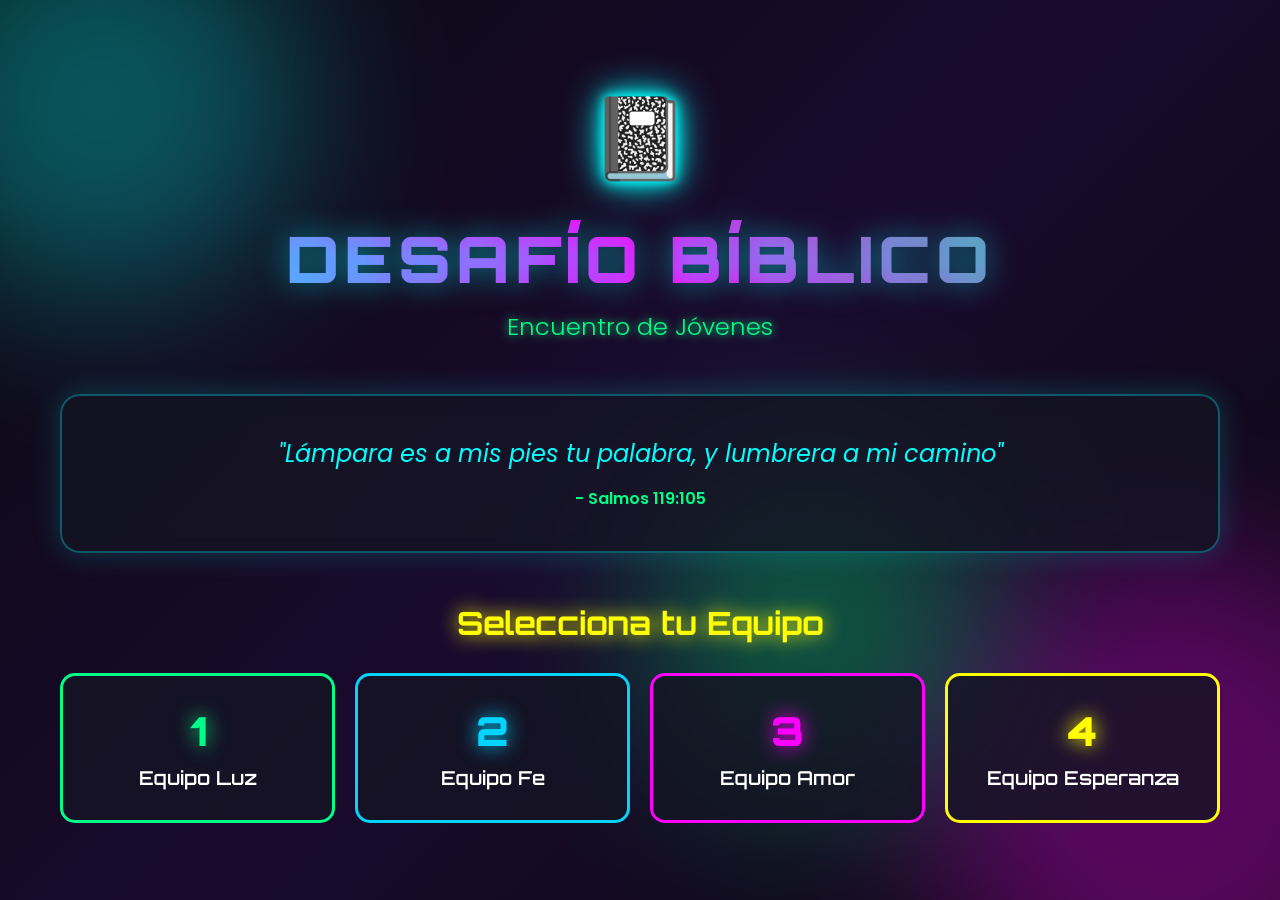
==== index.html @ 9121c184 "git push origin main" ====
<!DOCTYPE html>
<html lang="es">
<head>
    <meta charset="UTF-8">
    <meta name="viewport" content="width=device-width, initial-scale=1.0">
    <title>Dinámica Bíblica - Encuentro de Jóvenes</title>
    <link rel="stylesheet" href="styles.css">
    <link rel="preconnect" href="https://fonts.googleapis.com">
    <link rel="preconnect" href="https://fonts.gstatic.com" crossorigin>
    <link href="https://fonts.googleapis.com/css2?family=Orbitron:wght@400;700;900&family=Poppins:wght@300;400;600;700&display=swap" rel="stylesheet">
</head>
<body>
    <div class="background-animation">
        <div class="neon-circle"></div>
        <div class="neon-circle"></div>
        <div class="neon-circle"></div>
    </div>

    <div class="container">
        <!-- Pantalla de Inicio -->
        <div id="welcome-screen" class="screen active">
            <div class="logo-container">
                <div class="cross-icon">📓</div>
                <h1 class="neon-title">DESAFÍO BÍBLICO</h1>
                <p class="subtitle">Encuentro de Jóvenes</p>
            </div>
            
            <div class="welcome-content">
                <p class="verse">"Lámpara es a mis pies tu palabra, y lumbrera a mi camino"</p>
                <p class="verse-ref">- Salmos 119:105</p>
            </div>

            <div class="team-selection">
                <h2>Selecciona tu Equipo</h2>
                <div class="team-buttons">
                    <button class="team-btn" data-team="1" style="--team-color: #00ff88">
                        <span class="team-number">1</span>
                        <span class="team-name">Equipo Luz</span>
                    </button>
                    <button class="team-btn" data-team="2" style="--team-color: #00d4ff">
                        <span class="team-number">2</span>
                        <span class="team-name">Equipo Fe</span>
                    </button>
                    <button class="team-btn" data-team="3" style="--team-color: #ff00ff">
                        <span class="team-number">3</span>
                        <span class="team-name">Equipo Amor</span>
                    </button>
                    <button class="team-btn" data-team="4" style="--team-color: #ffff00">
                        <span class="team-number">4</span>
                        <span class="team-name">Equipo Esperanza</span>
                    </button>
                </div>
            </div>
        </div>

        <!-- Pantalla de Juego -->
        <div id="game-screen" class="screen">
            <div class="game-header">
                <div class="team-info">
                    <span class="current-team"></span>
                </div>
                <div class="score-info">
                    <span class="score-label">Puntos:</span>
                    <span class="score-value">0</span>
                </div>
                <div class="timer-info">
                    <span class="timer-icon">⏱</span>
                    <span class="timer-value">30</span>
                </div>
            </div>

            <div class="question-container">
                <div class="question-number">Pregunta <span id="current-question">1</span> de <span id="total-questions">10</span></div>
                <h2 class="question-text" id="question-text"></h2>
                
                <div class="answers-grid" id="answers-grid">
                    <!-- Las respuestas se generarán dinámicamente -->
                </div>
            </div>

            <div class="progress-bar">
                <div class="progress-fill"></div>
            </div>
        </div>

        <!-- Pantalla de Resultados -->
        <div id="results-screen" class="screen">
            <div class="results-container">
                <h1 class="results-title">¡Juego Completado!</h1>
                
                <div class="final-score">
                    <div class="score-circle">
                        <span class="final-score-value">0</span>
                        <span class="score-max">/ 100</span>
                    </div>
                </div>

                <div class="results-message">
                    <p class="message-text"></p>
                    <p class="verse-result"></p>
                </div>

                <div class="ranking-container">
                    <h2>Clasificación de Equipos</h2>
                    <div id="ranking-list" class="ranking-list">
                        <!-- Se llenará dinámicamente -->
                    </div>
                </div>

                <div class="action-buttons">
                    <button class="btn-primary" onclick="playAgain()">
                        <span>🔄</span> Jugar de Nuevo
                    </button>
                    <button class="btn-secondary" onclick="showAllScores()">
                        <span>📊</span> Ver Todas las Puntuaciones
                    </button>
                </div>
            </div>
        </div>
    </div>

    <script src="script.js"></script>
</body>
</html>
---- styles.css ----
* {
    margin: 0;
    padding: 0;
    box-sizing: border-box;
}

:root {
    --neon-cyan: #00ffff;
    --neon-pink: #ff00ff;
    --neon-green: #00ff88;
    --neon-yellow: #ffff00;
    --neon-blue: #00d4ff;
    --dark-bg: #0a0a0f;
    --darker-bg: #050508;
    --card-bg: rgba(20, 20, 35, 0.8);
}

body {
    font-family: 'Poppins', sans-serif;
    background: var(--dark-bg);
    color: #ffffff;
    min-height: 100vh;
    overflow-x: hidden;
    position: relative;
}

/* Animación de Fondo */
.background-animation {
    position: fixed;
    top: 0;
    left: 0;
    width: 100%;
    height: 100%;
    z-index: 0;
    overflow: hidden;
    background: linear-gradient(135deg, #0a0a0f 0%, #1a0a2e 50%, #0a0a0f 100%);
}

.neon-circle {
    position: absolute;
    border-radius: 50%;
    filter: blur(80px);
    opacity: 0.3;
    animation: float 20s infinite ease-in-out;
}

.neon-circle:nth-child(1) {
    width: 400px;
    height: 400px;
    background: var(--neon-cyan);
    top: -100px;
    left: -100px;
    animation-delay: 0s;
}

.neon-circle:nth-child(2) {
    width: 500px;
    height: 500px;
    background: var(--neon-pink);
    bottom: -150px;
    right: -150px;
    animation-delay: 5s;
}

.neon-circle:nth-child(3) {
    width: 350px;
    height: 350px;
    background: var(--neon-green);
    top: 50%;
    left: 50%;
    animation-delay: 10s;
}

@keyframes float {
    0%, 100% {
        transform: translate(0, 0) scale(1);
    }
    33% {
        transform: translate(50px, -50px) scale(1.1);
    }
    66% {
        transform: translate(-50px, 50px) scale(0.9);
    }
}

/* Container Principal */
.container {
    position: relative;
    z-index: 1;
    max-width: 1200px;
    margin: 0 auto;
    padding: 20px;
    min-height: 100vh;
    display: flex;
    align-items: center;
    justify-content: center;
}

/* Pantallas */
.screen {
    display: none;
    width: 100%;
    animation: fadeIn 0.5s ease-in;
}

.screen.active {
    display: block;
}

@keyframes fadeIn {
    from {
        opacity: 0;
        transform: translateY(20px);
    }
    to {
        opacity: 1;
        transform: translateY(0);
    }
}

/* Pantalla de Bienvenida */
.logo-container {
    text-align: center;
    margin-bottom: 50px;
}

.cross-icon {
    font-size: 80px;
    margin-bottom: 20px;
    animation: pulse 2s infinite;
    text-shadow: 
        0 0 10px var(--neon-cyan),
        0 0 20px var(--neon-cyan),
        0 0 40px var(--neon-cyan);
}

@keyframes pulse {
    0%, 100% {
        transform: scale(1);
        opacity: 1;
    }
    50% {
        transform: scale(1.05);
        opacity: 0.8;
    }
}

.neon-title {
    font-family: 'Orbitron', sans-serif;
    font-size: 4rem;
    font-weight: 900;
    background: linear-gradient(45deg, var(--neon-cyan), var(--neon-pink), var(--neon-green));
    -webkit-background-clip: text;
    -webkit-text-fill-color: transparent;
    background-clip: text;
    text-shadow: 0 0 30px rgba(0, 255, 255, 0.5);
    margin-bottom: 10px;
    letter-spacing: 5px;
}

.subtitle {
    font-size: 1.5rem;
    color: var(--neon-green);
    text-shadow: 0 0 10px var(--neon-green);
    font-weight: 300;
}

.welcome-content {
    background: var(--card-bg);
    backdrop-filter: blur(10px);
    border: 2px solid rgba(0, 255, 255, 0.3);
    border-radius: 20px;
    padding: 40px;
    margin-bottom: 50px;
    box-shadow: 0 0 30px rgba(0, 255, 255, 0.2);
}

.verse {
    font-size: 1.5rem;
    font-style: italic;
    margin-bottom: 15px;
    color: var(--neon-cyan);
    text-align: center;
}

.verse-ref {
    text-align: center;
    color: var(--neon-green);
    font-weight: 600;
}

/* Selección de Equipos */
.team-selection {
    text-align: center;
}

.team-selection h2 {
    font-family: 'Orbitron', sans-serif;
    font-size: 2rem;
    margin-bottom: 30px;
    color: var(--neon-yellow);
    text-shadow: 0 0 20px var(--neon-yellow);
}

.team-buttons {
    display: grid;
    grid-template-columns: repeat(auto-fit, minmax(250px, 1fr));
    gap: 20px;
}

.team-btn {
    background: var(--card-bg);
    border: 3px solid var(--team-color);
    border-radius: 15px;
    padding: 30px 20px;
    cursor: pointer;
    transition: all 0.3s ease;
    font-family: 'Orbitron', sans-serif;
    color: white;
    display: flex;
    flex-direction: column;
    align-items: center;
    gap: 10px;
    position: relative;
    overflow: hidden;
}

.team-btn::before {
    content: '';
    position: absolute;
    top: 0;
    left: 0;
    width: 100%;
    height: 100%;
    background: var(--team-color);
    opacity: 0;
    transition: opacity 0.3s ease;
}

.team-btn:hover::before {
    opacity: 0.1;
}

.team-btn:hover {
    transform: translateY(-5px);
    box-shadow: 0 10px 40px var(--team-color);
    border-width: 4px;
}

.team-number {
    font-size: 2.5rem;
    font-weight: 900;
    color: var(--team-color);
    text-shadow: 0 0 20px var(--team-color);
    position: relative;
    z-index: 1;
}

.team-name {
    font-size: 1.2rem;
    font-weight: 600;
    position: relative;
    z-index: 1;
}

/* Pantalla de Juego */
.game-header {
    display: flex;
    justify-content: space-between;
    align-items: center;
    background: var(--card-bg);
    backdrop-filter: blur(10px);
    border: 2px solid rgba(0, 255, 255, 0.3);
    border-radius: 15px;
    padding: 20px 30px;
    margin-bottom: 30px;
    box-shadow: 0 0 20px rgba(0, 255, 255, 0.2);
}

.team-info {
    font-family: 'Orbitron', sans-serif;
    font-size: 1.3rem;
    font-weight: 700;
}

.score-info, .timer-info {
    display: flex;
    align-items: center;
    gap: 10px;
    font-family: 'Orbitron', sans-serif;
}

.score-value, .timer-value {
    font-size: 1.8rem;
    font-weight: 900;
    color: var(--neon-green);
    text-shadow: 0 0 10px var(--neon-green);
}

.timer-icon {
    font-size: 1.5rem;
}

.timer-value.warning {
    color: var(--neon-yellow);
    animation: timerPulse 1s infinite;
}

.timer-value.danger {
    color: #ff0055;
    animation: timerPulse 0.5s infinite;
}

@keyframes timerPulse {
    0%, 100% {
        transform: scale(1);
    }
    50% {
        transform: scale(1.1);
    }
}

/* Contenedor de Preguntas */
.question-container {
    background: var(--card-bg);
    backdrop-filter: blur(10px);
    border: 2px solid rgba(255, 0, 255, 0.3);
    border-radius: 20px;
    padding: 40px;
    margin-bottom: 30px;
    box-shadow: 0 0 30px rgba(255, 0, 255, 0.2);
    position: relative;
}

/* Referencia Bíblica */
.bible-reference {
    display: none;
    margin-top: 20px;
    padding: 15px 25px;
    background: rgba(0, 255, 136, 0.1);
    border: 2px solid var(--neon-green);
    border-radius: 10px;
    text-align: center;
    font-size: 1.2rem;
    font-weight: 600;
    color: var(--neon-green);
    text-shadow: 0 0 10px var(--neon-green);
    animation: fadeInReference 0.5s ease-in;
}

@keyframes fadeInReference {
    from {
        opacity: 0;
        transform: translateY(-10px);
    }
    to {
        opacity: 1;
        transform: translateY(0);
    }
}

.question-number {
    font-family: 'Orbitron', sans-serif;
    color: var(--neon-pink);
    font-size: 1rem;
    margin-bottom: 20px;
    text-transform: uppercase;
    letter-spacing: 2px;
}

.question-text {
    font-size: 1.8rem;
    margin-bottom: 40px;
    color: white;
    line-height: 1.5;
}

.answers-grid {
    display: grid;
    grid-template-columns: repeat(auto-fit, minmax(250px, 1fr));
    gap: 20px;
}

.answer-btn {
    background: rgba(30, 30, 50, 0.8);
    border: 2px solid rgba(0, 255, 255, 0.5);
    border-radius: 15px;
    padding: 25px;
    cursor: pointer;
    transition: all 0.3s ease;
    font-size: 1.1rem;
    color: white;
    font-weight: 500;
    position: relative;
    overflow: hidden;
}

.answer-btn::before {
    content: '';
    position: absolute;
    top: 50%;
    left: 50%;
    width: 0;
    height: 0;
    border-radius: 50%;
    background: rgba(0, 255, 255, 0.3);
    transform: translate(-50%, -50%);
    transition: width 0.6s, height 0.6s;
}

.answer-btn:hover {
    transform: translateY(-3px);
    border-color: var(--neon-cyan);
    box-shadow: 0 5px 25px rgba(0, 255, 255, 0.4);
}

.answer-btn:hover::before {
    width: 300px;
    height: 300px;
}

.answer-btn.correct {
    background: rgba(0, 255, 136, 0.2);
    border-color: var(--neon-green);
    animation: correctAnswer 0.6s ease;
}

.answer-btn.incorrect {
    background: rgba(255, 0, 85, 0.2);
    border-color: #ff0055;
    animation: shake 0.5s ease;
}

.answer-btn.disabled {
    pointer-events: none;
    opacity: 0.5;
}

@keyframes correctAnswer {
    0%, 100% {
        transform: scale(1);
    }
    50% {
        transform: scale(1.05);
    }
}

@keyframes shake {
    0%, 100% {
        transform: translateX(0);
    }
    25% {
        transform: translateX(-10px);
    }
    75% {
        transform: translateX(10px);
    }
}

/* Barra de Progreso */
.progress-bar {
    width: 100%;
    height: 10px;
    background: rgba(255, 255, 255, 0.1);
    border-radius: 10px;
    overflow: hidden;
    box-shadow: 0 0 10px rgba(0, 255, 255, 0.3);
}

.progress-fill {
    height: 100%;
    background: linear-gradient(90deg, var(--neon-cyan), var(--neon-pink), var(--neon-green));
    border-radius: 10px;
    transition: width 0.5s ease;
    box-shadow: 0 0 20px rgba(0, 255, 255, 0.6);
}

/* Pantalla de Resultados */
.results-container {
    text-align: center;
}

.results-title {
    font-family: 'Orbitron', sans-serif;
    font-size: 3rem;
    margin-bottom: 40px;
    background: linear-gradient(45deg, var(--neon-cyan), var(--neon-pink));
    -webkit-background-clip: text;
    -webkit-text-fill-color: transparent;
    background-clip: text;
    animation: pulse 2s infinite;
}

.final-score {
    margin-bottom: 40px;
}

.score-circle {
    display: inline-block;
    width: 250px;
    height: 250px;
    border-radius: 50%;
    background: var(--card-bg);
    border: 5px solid var(--neon-green);
    display: flex;
    flex-direction: column;
    align-items: center;
    justify-content: center;
    box-shadow: 0 0 50px var(--neon-green);
    animation: pulse 2s infinite;
}

.final-score-value {
    font-family: 'Orbitron', sans-serif;
    font-size: 4rem;
    font-weight: 900;
    color: var(--neon-green);
    text-shadow: 0 0 20px var(--neon-green);
}

.score-max {
    font-size: 1.5rem;
    color: rgba(255, 255, 255, 0.6);
}

.results-message {
    background: var(--card-bg);
    backdrop-filter: blur(10px);
    border: 2px solid rgba(0, 255, 255, 0.3);
    border-radius: 20px;
    padding: 30px;
    margin-bottom: 40px;
}

.message-text {
    font-size: 1.5rem;
    margin-bottom: 20px;
    color: var(--neon-cyan);
}

.verse-result {
    font-style: italic;
    color: var(--neon-green);
    font-size: 1.2rem;
}

/* Ranking */
.ranking-container {
    background: var(--card-bg);
    backdrop-filter: blur(10px);
    border: 2px solid rgba(255, 0, 255, 0.3);
    border-radius: 20px;
    padding: 30px;
    margin-bottom: 40px;
}

.ranking-container h2 {
    font-family: 'Orbitron', sans-serif;
    color: var(--neon-pink);
    margin-bottom: 20px;
}

.ranking-list {
    display: flex;
    flex-direction: column;
    gap: 15px;
}

.ranking-item {
    display: flex;
    justify-content: space-between;
    align-items: center;
    background: rgba(30, 30, 50, 0.6);
    padding: 15px 25px;
    border-radius: 10px;
    border: 2px solid;
    transition: all 0.3s ease;
}

.ranking-item:hover {
    transform: translateX(10px);
}

.ranking-position {
    font-family: 'Orbitron', sans-serif;
    font-size: 1.5rem;
    font-weight: 900;
    width: 40px;
}

.ranking-team {
    flex: 1;
    font-size: 1.2rem;
    font-weight: 600;
}

.ranking-score {
    font-family: 'Orbitron', sans-serif;
    font-size: 1.3rem;
    font-weight: 700;
}

/* Botones de Acción */
.action-buttons {
    display: flex;
    gap: 20px;
    justify-content: center;
    flex-wrap: wrap;
}

.btn-primary, .btn-secondary {
    font-family: 'Orbitron', sans-serif;
    padding: 15px 40px;
    font-size: 1.1rem;
    border: none;
    border-radius: 10px;
    cursor: pointer;
    transition: all 0.3s ease;
    font-weight: 700;
    display: flex;
    align-items: center;
    gap: 10px;
}

.btn-primary {
    background: linear-gradient(45deg, var(--neon-cyan), var(--neon-green));
    color: var(--dark-bg);
    box-shadow: 0 0 20px rgba(0, 255, 255, 0.5);
}

.btn-primary:hover {
    transform: translateY(-3px);
    box-shadow: 0 5px 30px rgba(0, 255, 255, 0.7);
}

.btn-secondary {
    background: var(--card-bg);
    color: white;
    border: 2px solid var(--neon-pink);
    box-shadow: 0 0 20px rgba(255, 0, 255, 0.3);
}

.btn-secondary:hover {
    transform: translateY(-3px);
    box-shadow: 0 5px 30px rgba(255, 0, 255, 0.5);
    background: rgba(255, 0, 255, 0.1);
}

/* Responsive */
@media (max-width: 768px) {
    .neon-title {
        font-size: 2.5rem;
    }
    
    .subtitle {
        font-size: 1.2rem;
    }
    
    .verse {
        font-size: 1.2rem;
    }
    
    .team-buttons {
        grid-template-columns: 1fr;
    }
    
    .game-header {
        flex-direction: column;
        gap: 15px;
    }
    
    .question-text {
        font-size: 1.4rem;
    }
    
    .answers-grid {
        grid-template-columns: 1fr;
    }
    
    .action-buttons {
        flex-direction: column;
    }
    
    .btn-primary, .btn-secondary {
        width: 100%;
        justify-content: center;
    }
}
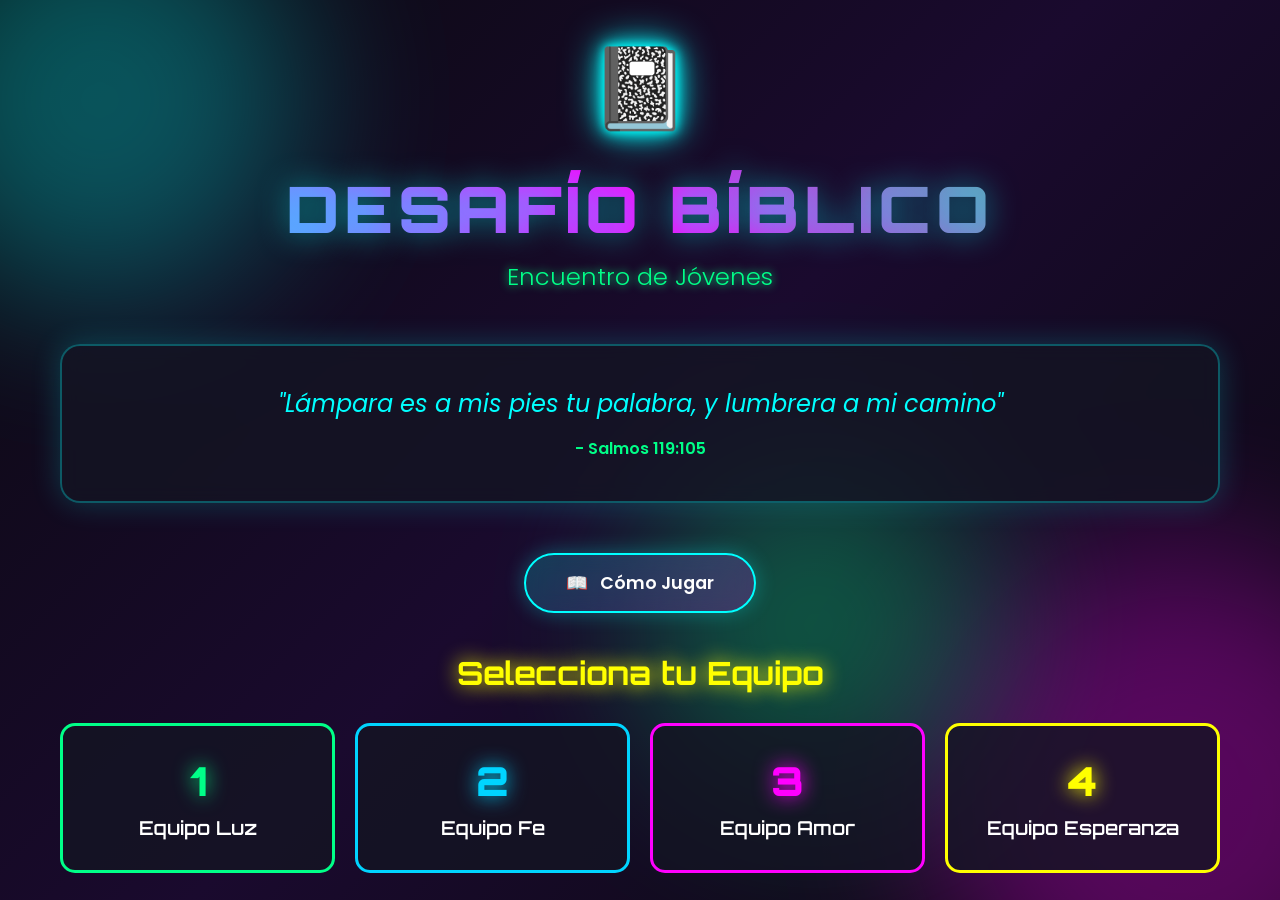
==== commit ce100770: "git push origin main" ====
--- a/index.html
+++ b/index.html
@@ -28,6 +28,12 @@
             <div class="welcome-content">
                 <p class="verse">"Lámpara es a mis pies tu palabra, y lumbrera a mi camino"</p>
                 <p class="verse-ref">- Salmos 119:105</p>
+            </div>
+
+            <div class="how-to-play-section">
+                <a href="como-jugar.html" class="how-to-play-btn" target="_blank">
+                    <span>📖</span> Cómo Jugar
+                </a>
             </div>
 
             <div class="team-selection">
--- a/styles.css
+++ b/styles.css
@@ -187,6 +187,44 @@
     text-align: center;
     color: var(--neon-green);
     font-weight: 600;
+}
+
+/* Botón Cómo Jugar */
+.how-to-play-section {
+    text-align: center;
+    margin-bottom: 40px;
+}
+
+.how-to-play-btn {
+    display: inline-block;
+    padding: 15px 40px;
+    font-size: 1.1rem;
+    font-weight: 600;
+    color: #ffffff;
+    background: linear-gradient(135deg, rgba(0, 255, 255, 0.2), rgba(255, 0, 255, 0.2));
+    border: 2px solid var(--neon-cyan);
+    border-radius: 50px;
+    cursor: pointer;
+    text-decoration: none;
+    transition: all 0.3s ease;
+    font-family: 'Poppins', sans-serif;
+    box-shadow: 0 0 20px rgba(0, 255, 255, 0.3);
+    backdrop-filter: blur(10px);
+}
+
+.how-to-play-btn span {
+    margin-right: 8px;
+}
+
+.how-to-play-btn:hover {
+    transform: translateY(-3px);
+    box-shadow: 0 0 40px rgba(0, 255, 255, 0.6);
+    border-color: var(--neon-pink);
+    background: linear-gradient(135deg, rgba(0, 255, 255, 0.3), rgba(255, 0, 255, 0.3));
+}
+
+.how-to-play-btn:active {
+    transform: translateY(-1px);
 }
 
 /* Selección de Equipos */
